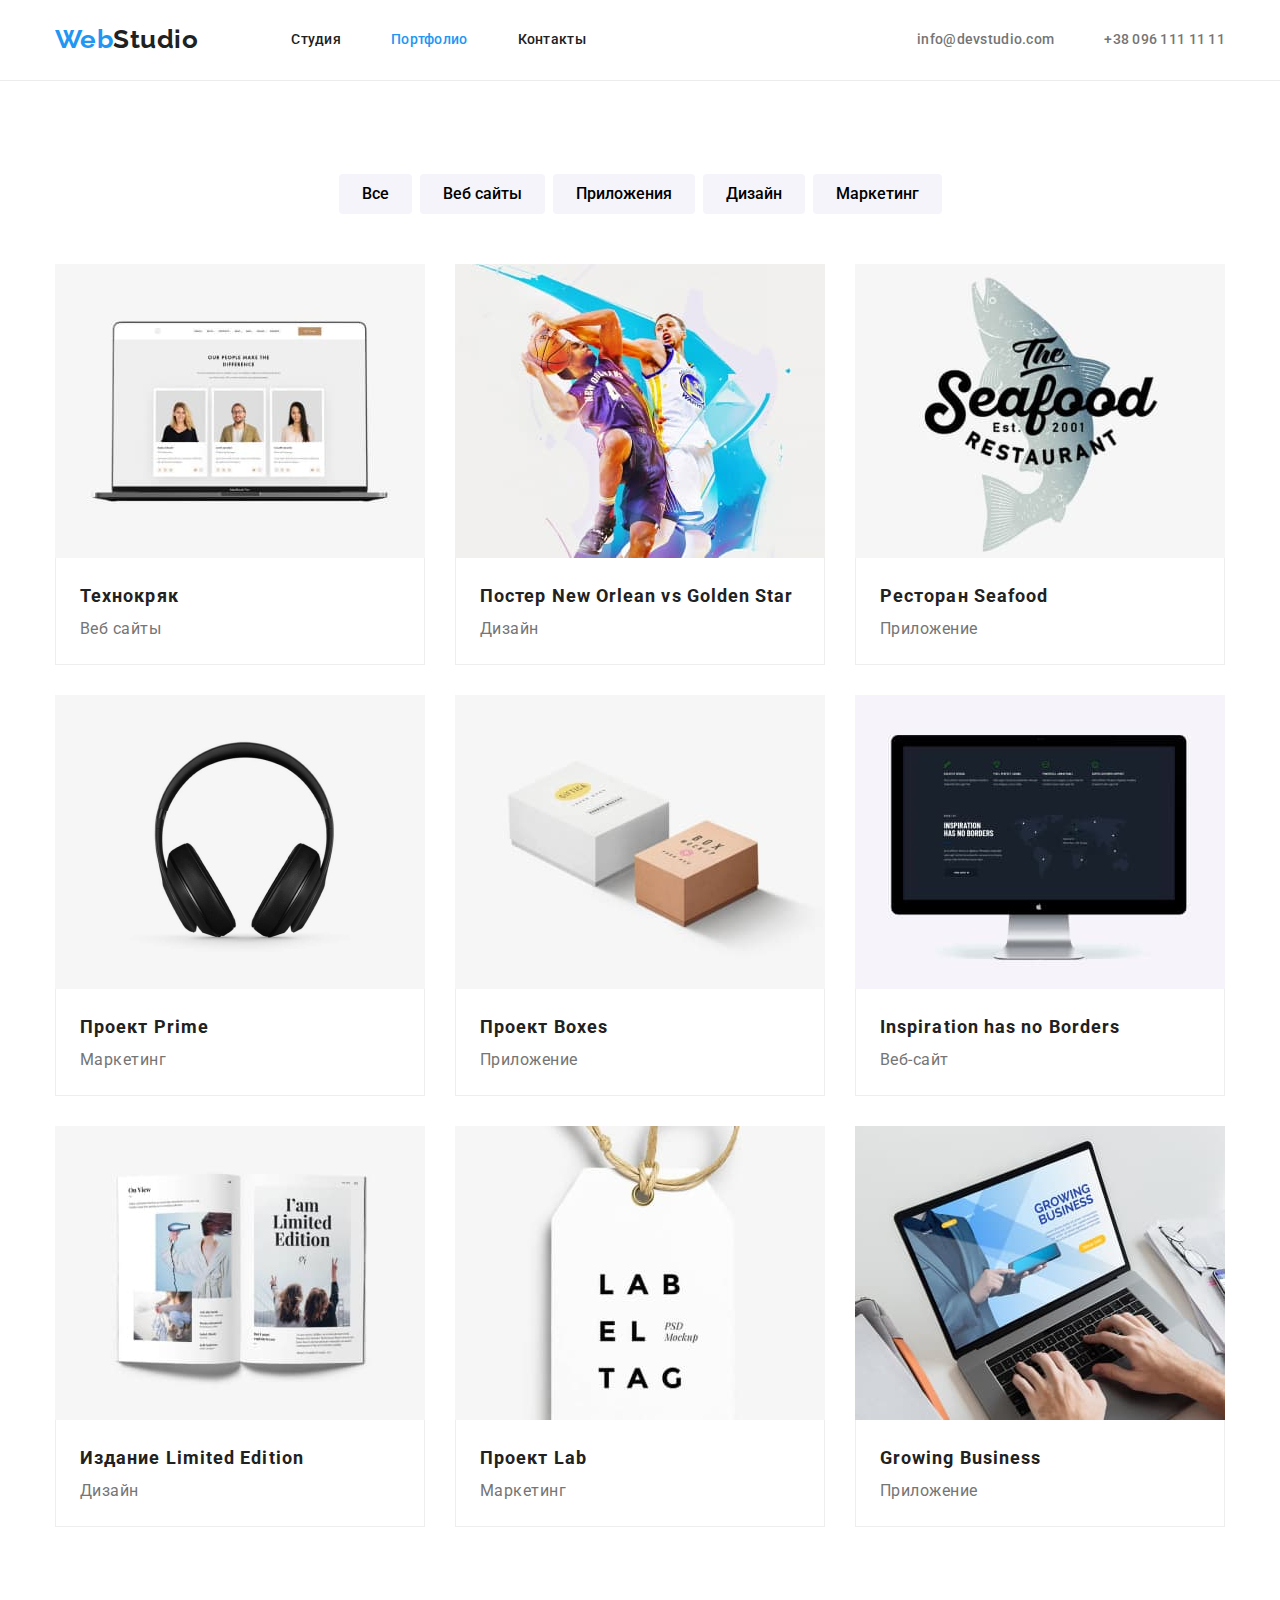
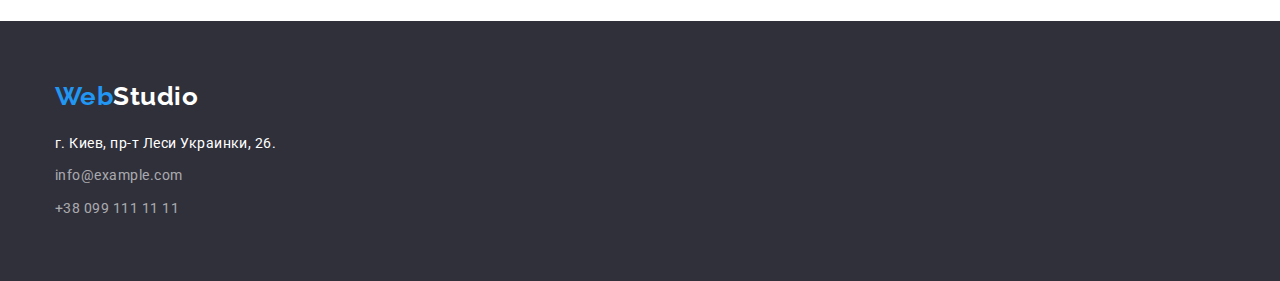
==== portfolio.html @ ace72348 "Adding background img with overlay" ====
<!DOCTYPE html>
<html lang="ru">
<head>
    <meta charset="UTF-8">
    <meta http-equiv="X-UA-Compatible" content="IE=edge">
    <meta name="viewport" content="width=device-width, initial-scale=1.0">
    <title>Web Studio
    </title>
    <link rel="preconnect" href="https://fonts.googleapis.com">
    <link rel="preconnect" href="https://fonts.gstatic.com" crossorigin>
    <link href="https://fonts.googleapis.com/css2?family=Raleway:wght@700&family=Roboto:wght@400;500;700;900&display=swap"
        rel="stylesheet">
    <link rel="stylesheet" href="https://cdnjs.cloudflare.com/ajax/libs/modern-normalize/1.0.0/modern-normalize.min.css" />
    <link rel="stylesheet" href="./css/styles.css" />
</head>
    <!-- Шапка страницы -->
<body>
    <header class="lists links header">
        <!-- Навигация на другие страницы -->
        <div class="container flex">
            <nav class="main-nav">
                <a class="webstudio-logo" href="./index.html" lang="en">
                    <span class="accent-color">Web</span>Studio
                </a>
                <ul class="header-list">
                    <li class="list-item">
                        <a class="list-link" href="./index.html">Студия
                        </a>
                    </li>
                    <li class="list-item">
                        <a class="list-link current" href="./portfolio.html">Портфолио
                        </a>
                    </li>
                    <li class="list-item">
                        <a class="list-link" href="#">Контакты
                        </a>
                    </li>
                </ul>
            </nav>
            <!-- Связь с нами -->
    
            <ul class="connect-us">
                <li class="connect-item">
                    <a class="connect-link list-link" href="maito:info@devstudio.com" lang="en">info@devstudio.com
                    </a>
                </li>
                <li class="connect-item">
                    <a class="connect-link list-link" href="tel:+380961111111">+38 096 111 11 11
                    </a>
                </li>
            </ul>
        </div>
    </header>
    <!-- Навигация по проектам -->
 <main class="links lists">
    <section class="portfolio">
        <div class="container">
        <h1 class="visually-hidden">Наше портфолио
        </h1>
    <ul class="portfolio-buttons">
        <li class="portfolio-btn"><button type="button" class="button">Все</button></li>
        <li class="portfolio-btn"><button type="button" class="button">Веб сайты</button></li>
        <li class="portfolio-btn"><button type="button" class="button">Приложения</button></li>
        <li class="portfolio-btn"><button type="button" class="button">Дизайн</button></li>
        <li class="portfolio-btn"><button type="button" class="button">Маркетинг</button></li>
    </ul>
        </div>
    <!-- Выполненные проекты     -->
    <div class="container">
    <ul class="projects">
        <li class="project-item">
            <img src="./images/technokryak.jpg" 
            alt="технокряк" width="370"/>
            <div class="portfolio-title">
            <h2 class="portfolio-heading">Технокряк</h2>
            <p class="portfolio-description">Веб сайты</p>
            </div>        
        </li>
        <li class="project-item">
            <img src="./images/poster.jpg" 
            alt="постер" width="370"/>
            <div class="portfolio-title">
            <h2 class="portfolio-heading">Постер<span lang="en"> New Orlean vs Golden Star</span></h2>
            <p class="portfolio-description">Дизайн</p>
            </div>
        </li>
        <li class="project-item"> 
            <img src="./images/restaurant.jpg" 
            alt="ресторан" width="370"/>
            <div class="portfolio-title">
            <h2 class="portfolio-heading">Ресторан<span lang="en"> Seafood</span></h2>
            <p class="portfolio-description">Приложение</p>
            </div>
        </li>
        <li class="project-item">
            <img src="./images/prime.jpg" 
            alt="наушники" width="370"/>
            <div class="portfolio-title">
            <h2 class="portfolio-heading">Проект<span lang="en"> Prime</span></h2>
            <p class="portfolio-description">Маркетинг</p>
            </div>
        <li class="project-item">
            <img src="./images/boxes.jpg" 
            alt="коробки" width="370"/>
            <div class="portfolio-title">
            <h2 class="portfolio-heading">Проект<span lang="en"> Boxes</span></h2>
            <p class="portfolio-description">Приложение</p>
            </div>
        </li>
        <li class="project-item">
            <img src="./images/inspiration.jpg" 
            alt="монитор" width="370"/>
            <div class="portfolio-title">
            <h2 lang="en" class="portfolio-heading" lang="en">Inspiration has no Borders</h2>
            <p class="portfolio-description">Веб-сайт</p>
            </div>
        </li>
        <li class="project-item">
            <img src="./images/limited-edition.jpg" 
            alt="открытая книга" width="370"/>
            <div class="portfolio-title">
            <h2 class="portfolio-heading">Издание<span lang="en"> Limited Edition</span></h2>
            <p class="portfolio-description">Дизайн</p>
            </div>
        </li>
        <li class="project-item">
            <img src="./images/lab.jpg" 
            alt="бирка" width="370"/>
            <div class="portfolio-title">
            <h2 class="portfolio-heading">Проект <span lang="en"> Lab</span></h2>
            <p class="portfolio-description">Маркетинг</p>
            </div>
        </li>
        <li class="project-item">
            <img src="./images/growing-business.jpg" 
            alt="работа за ноутбуком" width="370"/>
            <div class="portfolio-title">
            <h2 lang="en" class="portfolio-heading" lang="en">Growing Business</h2>
            <p class="portfolio-description">Приложение</p>
            </div>
        </li>
    </ul>
    </div>
    </section>
 </main>
    <!-- Подвал -->
<footer class="footer lists links">
    <div class="footer-contacts container">
    <a class="footer-logo" href="./index.html" lang="en">
    <span class="accent-color">Web</span><span class="logo-alt">Studio</span>
    </a>
    <address class="address">
        <p class="location">
            г. Киев, пр-т Леси Украинки, 26.
        </p>
        <a class="contact-list" href="mailto:info@example.com" lang="en">info@example.com
        </a>
        <div class="break-in">
        <a class="contact-list" href="tel:+380991111111">+38 099 111 11 11
        </a>
        </div>
    </address>
    </div>
</footer>
</body>
</html>
---- css/styles.css ----
/* Глобальные стили */

:root {
  --alt-text-color: #757575;
  --dominant-color: #212121;
  --accent-hover-color: #2196f3;
  --secondary-color: #ffffff;
  --main-background-color: #2f303a;
  --third-text-color: rgba(255, 255, 255, 0.6);
  --shadow: rgba(0, 0, 0, 0.15);
  --second-shadow: rgba(0, 0, 0, 0.25);
  --second-background-color: #f5f4fa;
  --item-border-color: #eeeeee;
  --header-border-color: #ececec;
  --gradient: rgba(47, 48, 58, 0.4);
}

body {
  margin: 0;
  font-family: Roboto, sans-serif;
  color: #212121;
  letter-spacing: 0.03em;
}
.lists ul {
  list-style-type: none;
}
.links a {
  text-decoration: none;
}
h1,
h2,
h3,
h4,
h6,
p {
  margin: 0;
}

ul {
  margin: 0;
  padding: 0;
}

img {
  display: block;
}

address {
  font-style: normal;
}

.visually-hidden {
  position: absolute;
  white-space: nowrap;
  width: 1px;
  height: 1px;
  overflow: hidden;
  border: 0;
  padding: 0;
  clip: rect(0 0 0 0);
  clip-path: inset(50%);
  margin: -1px;
}

.container {
  box-sizing: border-box;
  width: 1200px;
  margin: 0 auto;
  padding-left: 15px;
  padding-right: 15px;
}

.flex {
  display: flex;
}

/* Логотип */

.webstudio-logo {
  display: block;
  padding-top: 24px;
  padding-bottom: 25px;
  font-family: Raleway;
  font-weight: 700;
  font-size: 26px;
  line-height: 1.19;
  color: var(--dominant-color);
}

/* Стили навигации и баннера */

.header {
  outline: 1px solid var(--header-border-color);
}

.main-nav {
  display: flex;
  align-items: center;
}

.header-list {
  display: flex;
  font-weight: 500;
  font-size: 14px;
  line-height: 1.14;
  letter-spacing: 0.02em;
  color: var(--dominant-color);
}

.list-item {
  display: block;
  margin-left: 50px;
}

.list-item:first-child {
  margin-left: 93px;
}

.list-link {
  padding: 32px 0;
  font-weight: 500;
  font-size: 14px;
  line-height: 1.14;
  letter-spacing: 0.02em;
  color: var(--dominant-color);
}

.connect-us {
  margin-left: auto;
  display: flex;
  align-items: center;
}

.connect-item {
  display: block;
}

.connect-item:first-child {
  margin-right: 50px;
}

.connect-link {
  display: block;
  padding: 32px 0;
  color: var(--alt-text-color);
}

.hero {
  padding: 200px 0;
  text-align: center;
  background-color: var(--main-background-color);
}

.overlay {
  height: 600px;
  max-width: 1600px;
  margin-left: auto;
  margin-right: auto;
  background-image: linear-gradient(to right, var(--gradient), var(--gradient)),
    url('../images/hero-background.jpg');
  box-shadow: 0px 4px 4px var(--second-shadow);
  background-size: cover;
  background-repeat: no-repeat;
  background-position: center;
  border: 1px solid #000000;
}

.header-list .list-link.current {
  color: var(--accent-hover-color);
}

.hero-heading {
  max-width: 696px;
  margin: 0 auto;
  font-weight: 900;
  font-size: 44px;
  line-height: 1.36;
  letter-spacing: 0.06em;
  text-transform: uppercase;
  text-align: center;
  color: var(--secondary-color);
}

.hero-button {
  display: inline-block;
  min-width: 200px;
  box-shadow: 0px 4px 4px var(--shadow);
  border-radius: 4px;
  border: transparent;
  padding: 10px 32px;
  margin-top: 30px;
  cursor: pointer;
  font-size: 16px;
  font-weight: 700;
  font-family: inherit;
  text-align: center;
  line-height: 1.87;
  letter-spacing: 0.06em;
  background-color: var(--accent-hover-color);
  color: var(--secondary-color);
}

/* Стили особенностей */

.specials {
  padding-top: 94px;
}

.specials-list {
  display: flex;
}

.specials-item {
  display: inline-block;
  margin-right: 30px;
  width: 270px;
}

.specials-item:last-child {
  margin-right: 0;
}

.specials-heading {
  padding-bottom: 10px;
  font-weight: 700;
  font-size: 14px;
  line-height: 1.14;
  text-transform: uppercase;
}

.specials-description {
  font-size: 14px;
  line-height: 1.71;
  color: var(--alt-text-color);
}

/* Стили комманды */

.activity {
  padding-top: 94px;
}

.activity-heading {
  margin-bottom: 50px;
  text-align: center;
  font-weight: 700;
  font-size: 36px;
  line-height: 1.16;
}

.work-gallery {
  display: flex;
  padding-bottom: 94px;
}

.gallery-img {
  margin-right: 30px;
}
.gallery-img:last-child {
  margin-right: 0;
}

.activity-list {
  padding: 94px 0;
  background-color: var(--second-background-color);
}

.our-team {
  padding-bottom: 50px;
  text-align: center;
  font-weight: 700;
  font-size: 36px;
  line-height: 1.16;
}

.team {
  display: flex;
  background-color: var(--second-background-color);
}

.team-list {
  margin-right: 30px;
  box-shadow: 0px 1px 3px rgba(0, 0, 0, 0.12), 0px 1px 1px rgba(0, 0, 0, 0.14),
    0px 2px 1px rgba(0, 0, 0, 0.2);
  border-radius: 0px 0px 4px 4px;
  min-width: 270px;
  text-align: center;
  background-color: var(--secondary-color);
}

.team-list:last-child {
  margin-right: 0;
}

.specialist {
  font-weight: 500;
  font-size: 16px;
  line-height: 1.18;
}

.position-title {
  padding-top: 30px;
  padding-bottom: 30px;
}

.position {
  margin-top: 10px;
  color: var(--alt-text-color);
}

/* Цвет при наведении, фокусе и цвет акцента */

.list-link:hover,
.list-link:focus,
.contact-list:hover,
.contact-list:focus,
.accent-color {
  color: var(--accent-hover-color);
}

.button:hover,
.button:focus {
  color: var(--secondary-color);
  background-color: var(--accent-hover-color);
  box-shadow: 0px 3px 1px rgba(0, 0, 0, 0.1), 0px 1px 2px rgba(0, 0, 0, 0.08),
    0px 2px 2px rgba(0, 0, 0, 0.12);
}

/* Стили кнопок */

.button {
  display: block;
  border-radius: 4px;
  border: 1px solid transparent;
  padding: 6px 22px;
  cursor: pointer;
  font-weight: 500;
  font-size: 16px;
  font-family: inherit;
  text-align: center;
  line-height: 1.62;
  background-color: var(--second-background-color);
}

/* Стили контактов */

.footer {
  padding-top: 60px;
  padding-bottom: 60px;
  background: var(--main-background-color);
}

.logo-alt {
  color: var(--secondary-color);
}

.footer-logo {
  display: inline-block;
  font-family: Raleway;
  font-weight: 700;
  font-size: 26px;
  line-height: 1.19;
}

.address {
  font-size: 14px;
  line-height: 1.71;
  color: var(--secondary-color);
}

.location {
  margin-top: 20px;
  margin-bottom: 9px;
}

.contact-list {
  color: var(--third-text-color);
}

/* Стили портфолио */

.portfolio {
  padding: 94px 0;
}

.portfolio-buttons {
  display: flex;
  justify-content: center;
  margin-bottom: 50px;
}

.portfolio-btn:not(:last-child) {
  margin-right: 8px;
}

.projects {
  display: flex;
  flex-wrap: wrap;
}

.project-item {
  margin-bottom: 30px;
  margin-right: 30px;
  width: 370px;
}

.project-item:nth-child(3n + 3) {
  margin-right: 0;
}

.project-item:nth-last-child(-n + 3) {
  margin-bottom: 0;
}

.portfolio-title {
  padding: 20px 24px;
  border-left: 1px solid var(--item-border-color);
  border-bottom: 1px solid var(--item-border-color);
  border-right: 1px solid var(--item-border-color);
}

.portfolio-heading {
  font-weight: 700;
  font-size: 18px;
  line-height: 2;
  letter-spacing: 0.06em;
}

.portfolio-description {
  font-size: 16px;
  line-height: 1.87;
  color: var(--alt-text-color);
}

.break-in {
  margin-top: 9px;
}
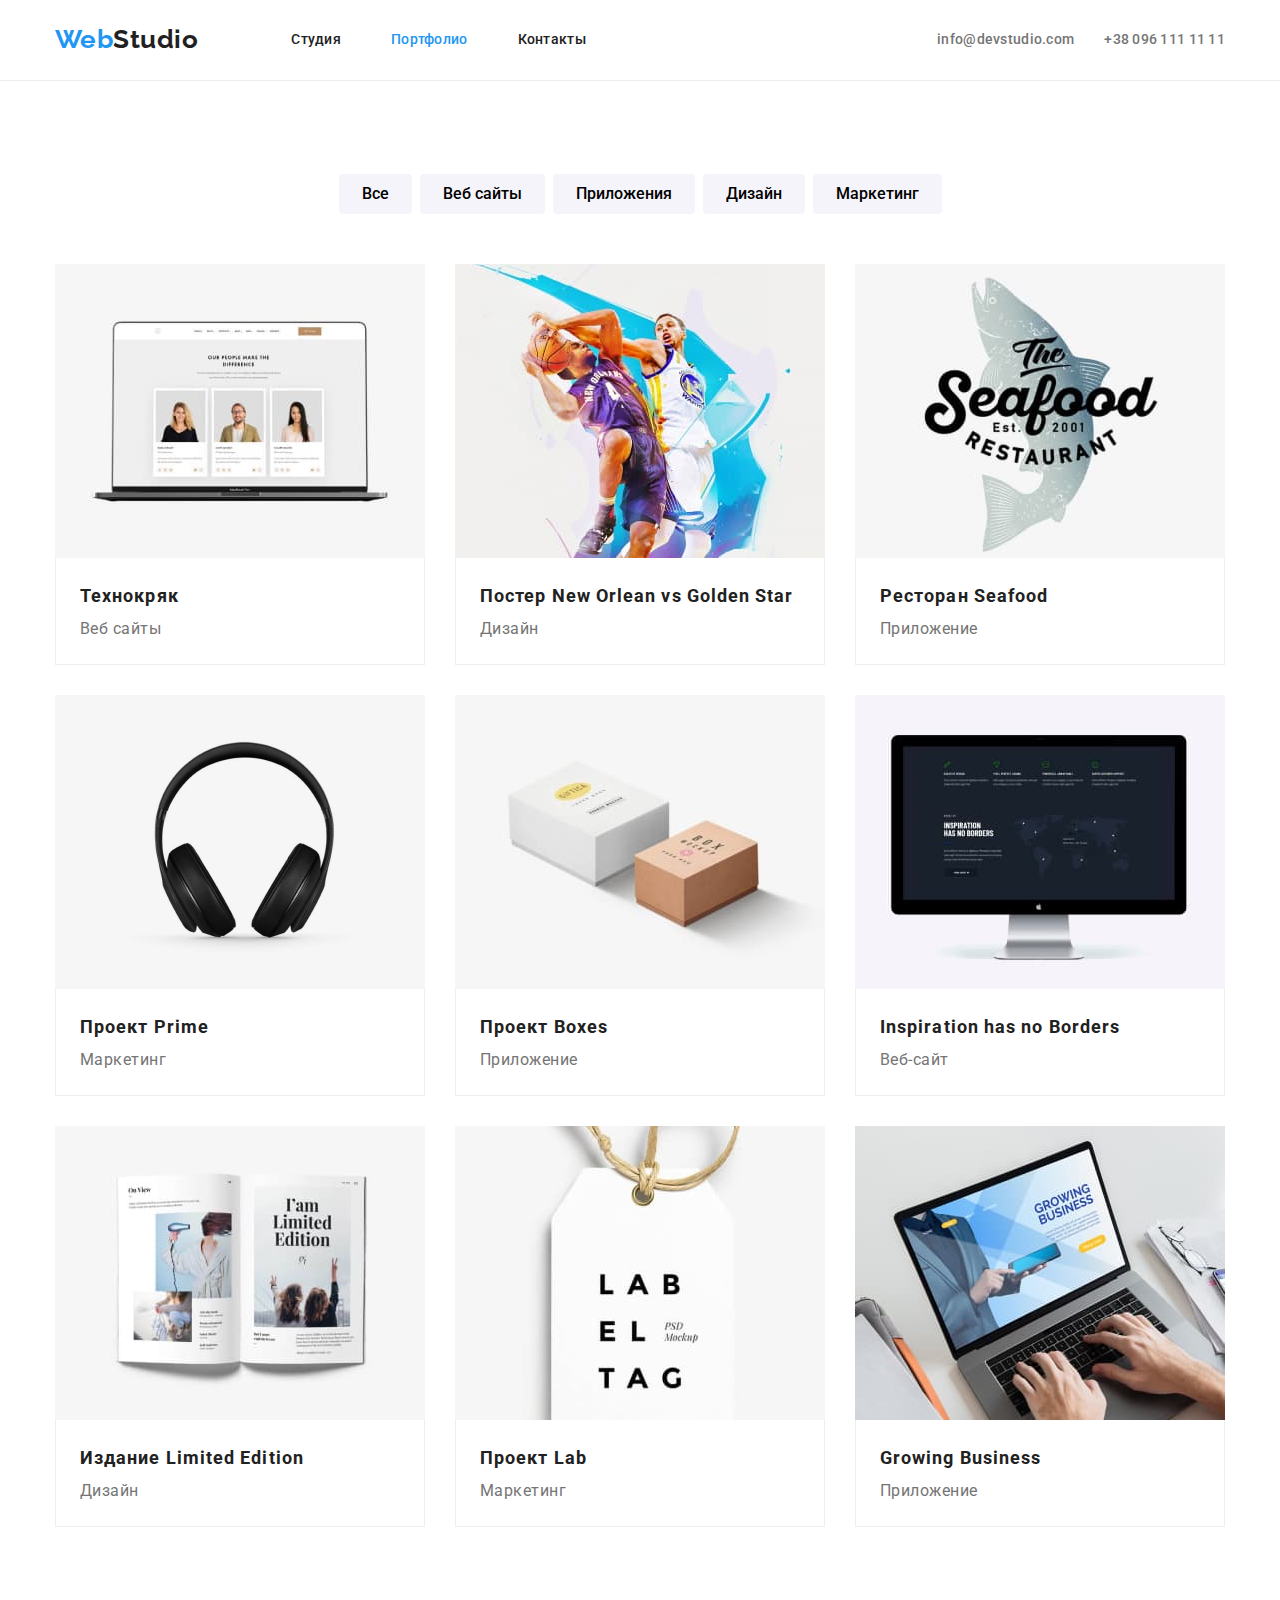
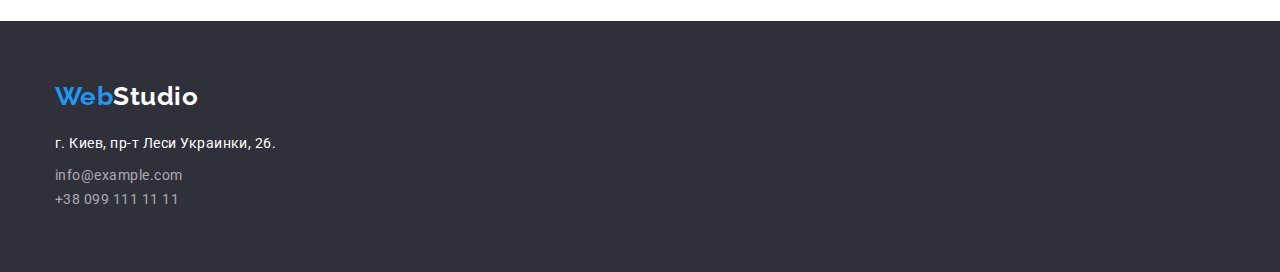
==== commit b480eac2: "header icons with hover" ====
--- a/portfolio.html
+++ b/portfolio.html
@@ -155,7 +155,7 @@
         </p>
         <a class="contact-list" href="mailto:info@example.com" lang="en">info@example.com
         </a>
-        <div class="break-in">
+        <div class="beak-in">
         <a class="contact-list" href="tel:+380991111111">+38 099 111 11 11
         </a>
         </div>
--- a/css/styles.css
+++ b/css/styles.css
@@ -15,6 +15,12 @@
   --gradient: rgba(47, 48, 58, 0.4);
 }
 
+*,
+*::before,
+*::after {
+  box-sizing: border-box;
+}
+
 body {
   margin: 0;
   font-family: Roboto, sans-serif;
@@ -63,7 +69,6 @@
 }
 
 .container {
-  box-sizing: border-box;
   width: 1200px;
   margin: 0 auto;
   padding-left: 15px;
@@ -131,12 +136,20 @@
   align-items: center;
 }
 
+.header-icons {
+  display: inline-block;
+  width: 16px;
+  height: 12px;
+  margin-right: 10px;
+  fill: currentColor;
+}
+
 .connect-item {
   display: block;
 }
 
 .connect-item:first-child {
-  margin-right: 50px;
+  margin-right: 30px;
 }
 
 .connect-link {
@@ -152,7 +165,6 @@
 }
 
 .overlay {
-  height: 600px;
   max-width: 1600px;
   margin-left: auto;
   margin-right: auto;
@@ -310,12 +322,17 @@
 
 /* Цвет при наведении, фокусе и цвет акцента */
 
+/* .header-icons:hover {
+  fill: var(--accent-hover-color);
+} */
+
 .list-link:hover,
 .list-link:focus,
 .contact-list:hover,
 .contact-list:focus,
 .accent-color {
   color: var(--accent-hover-color);
+  fill: var(--accent-hover-color);
 }
 
 .button:hover,
@@ -412,6 +429,13 @@
   margin-bottom: 0;
 }
 
+.project-item:hover,
+.project-item:focus {
+  box-shadow: 0px 1px 1px rgba(0, 0, 0, 0.12), 0px 4px 4px rgba(0, 0, 0, 0.06),
+    1px 4px 6px rgba(0, 0, 0, 0.16);
+  cursor: pointer;
+}
+
 .portfolio-title {
   padding: 20px 24px;
   border-left: 1px solid var(--item-border-color);
@@ -434,4 +458,5 @@
 
 .break-in {
   margin-top: 9px;
-}
+  max-width: 231px;
+}
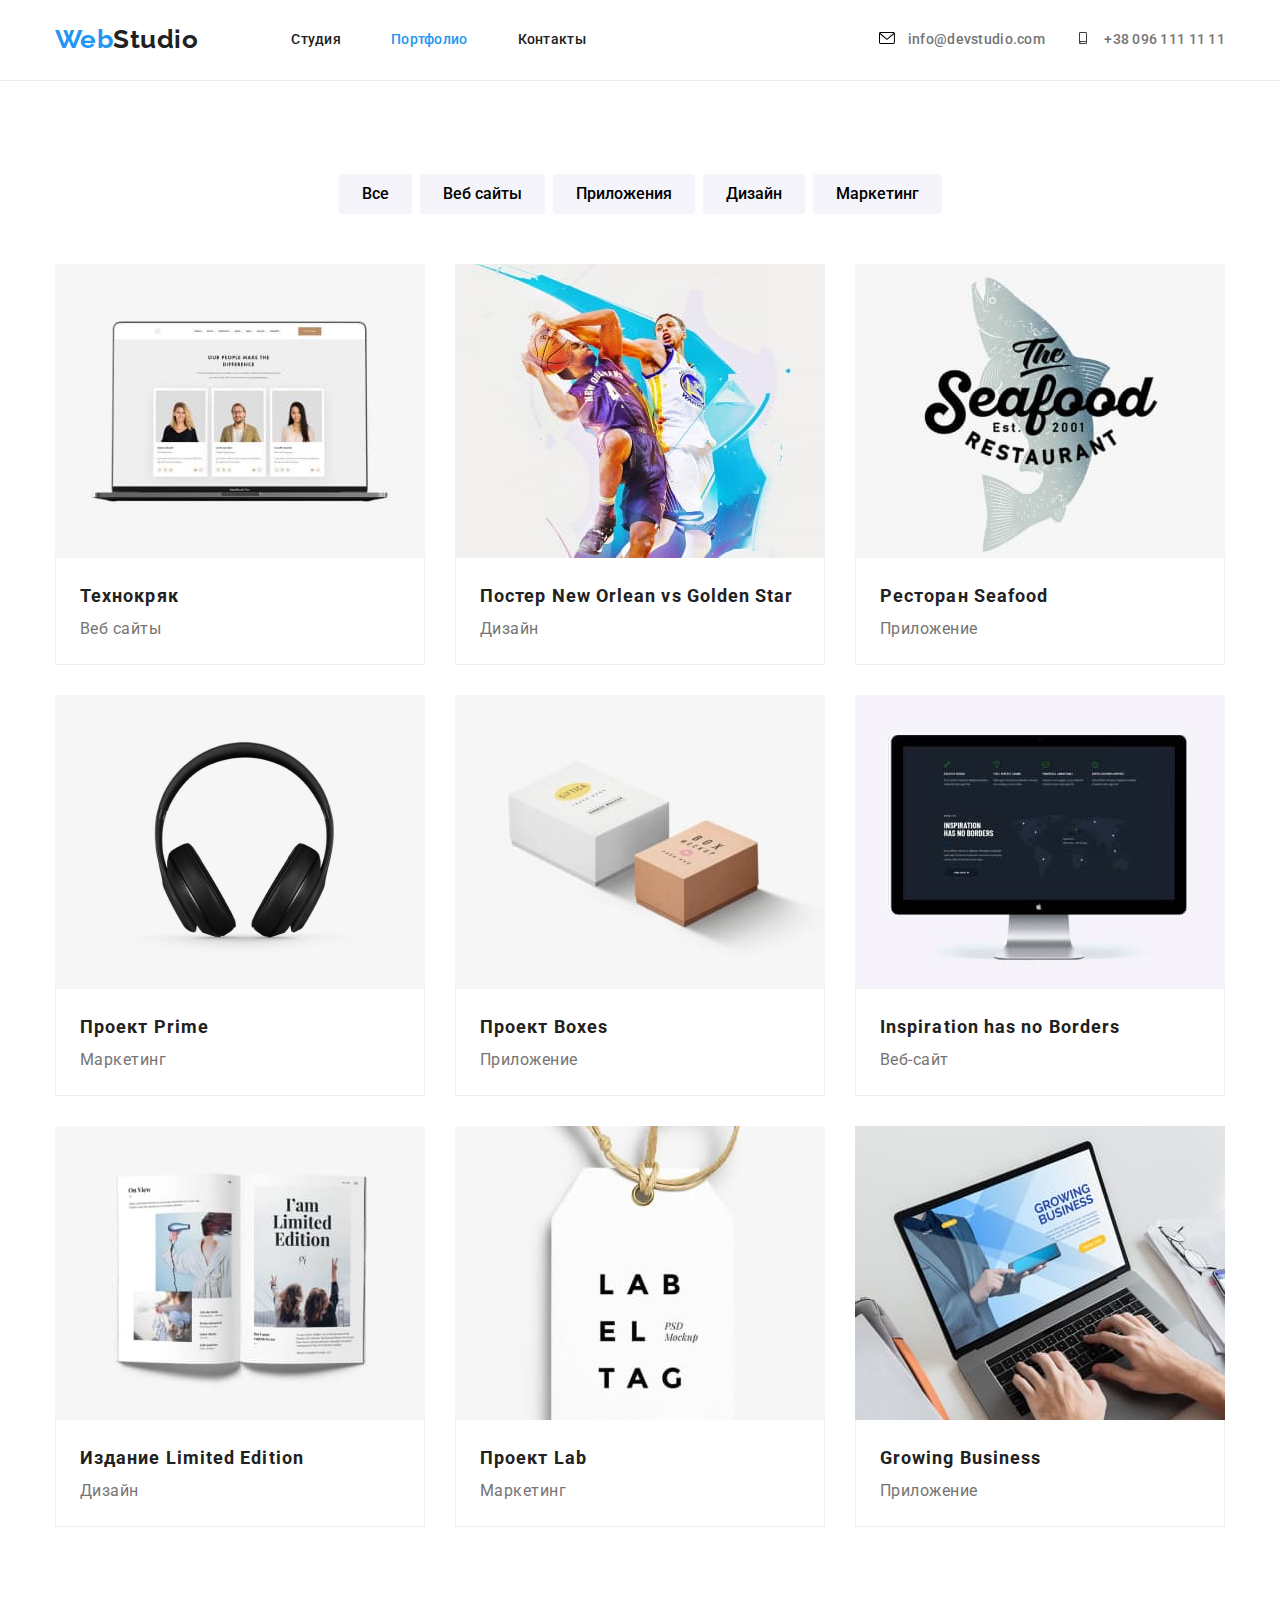
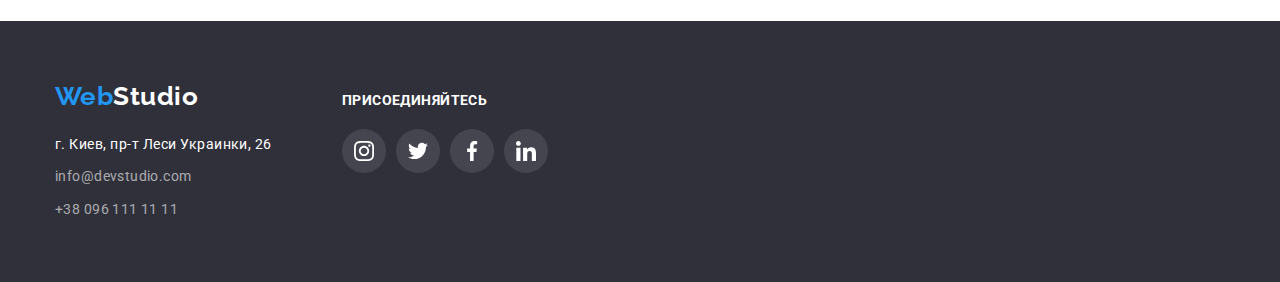
==== commit be50d825: "Placing icons on studio and portfolio pages" ====
--- a/portfolio.html
+++ b/portfolio.html
@@ -38,18 +38,25 @@
                 </ul>
             </nav>
             <!-- Связь с нами -->
-    
-            <ul class="connect-us">
-                <li class="connect-item">
-                    <a class="connect-link list-link" href="maito:info@devstudio.com" lang="en">info@devstudio.com
-                    </a>
-                </li>
-                <li class="connect-item">
-                    <a class="connect-link list-link" href="tel:+380961111111">+38 096 111 11 11
-                    </a>
-                </li>
-            </ul>
-        </div>
+    <ul class="connect-us">
+        <li class="connect-item">
+            <a class="connect-link list-link" href="maito:info@devstudio.com" lang="en">
+                <svg class="header-icons">
+                    <use href="./images/symbol-defs.svg#icon-envelope"></use>
+                </svg>
+                info@devstudio.com
+            </a>
+        </li>
+        <li class="connect-item">
+            <a class="connect-link list-link" href="tel:+380961111111">
+                <svg class="header-icons">
+                    <use href="./images/symbol-defs.svg#icon-smartphone"></use>
+                </svg>
+                +38 096 111 11 11
+            </a>
+        </li>
+    </ul>
+    </div>
     </header>
     <!-- Навигация по проектам -->
  <main class="links lists">
@@ -145,22 +152,64 @@
  </main>
     <!-- Подвал -->
 <footer class="footer lists links">
-    <div class="footer-contacts container">
-    <a class="footer-logo" href="./index.html" lang="en">
-    <span class="accent-color">Web</span><span class="logo-alt">Studio</span>
-    </a>
-    <address class="address">
-        <p class="location">
-            г. Киев, пр-т Леси Украинки, 26.
-        </p>
-        <a class="contact-list" href="mailto:info@example.com" lang="en">info@example.com
-        </a>
-        <div class="beak-in">
-        <a class="contact-list" href="tel:+380991111111">+38 099 111 11 11
-        </a>
+    <div class="container">
+        <div class="footer-contacts footer-container">
+            <address class="address">
+                <a class="footer-logo" href="./index.html" lang="en">
+                    <span class="accent-color">Web</span><span class="logo-alt">Studio</span>
+                </a>
+                <p class="location">
+                    г. Киев, пр-т Леси Украинки, 26
+                </p>
+                <ul class="footer-contact-list list">
+                    <li class="footer-item">
+                        <a class="footer-link" href="mailto:info@devstudio.com">info@devstudio.com</a>
+                    </li>
+                    <li class="footer-item">
+                        <a class="footer-link" href="tel:+380961111111">+38 096 111 11 11</a>
+                    </li>
+                </ul>
+            </address>
+            <div class="footer-social-networks">
+                <p class="social-title">ПРИСОЕДИНЯЙТЕСЬ</p>
+                <ul class="footer-net-list list">
+                    <li class="footer-list-item">
+                        <a class="footer-net-link" href="https://www.instagram.com/" rel="noopener noreferrer"
+                            target="_blank">
+                            <svg class="footer-net-icon">
+                                <use href="./images/symbol-defs.svg#icon-instagram"></use>
+                            </svg>
+                        </a>
+                    </li>
+                    <li class="footer-list-item">
+                        <a class="footer-net-link" href="https://www.twitter.com/" rel="noopener noreferrer"
+                            target="_blank">
+                            <svg class="footer-net-icon">
+                                <use href="./images/symbol-defs.svg#icon-twitter"></use>
+                            </svg>
+                        </a>
+                    </li>
+                    <li class="footer-list-item">
+                        <a class="footer-net-link" href="https://www.facebook.com/" rel="noopener noreferrer"
+                            target="_blank">
+                            <svg class="footer-net-icon">
+                                <use href="./images/symbol-defs.svg#icon-facebook"></use>
+                            </svg>
+                        </a>
+                    </li>
+                    <li class="footer-list-item">
+                        <a class="footer-net-link" href="https://www.linkedin.com/" rel="noopener noreferrer"
+                            target="_blank">
+                            <svg class="footer-net-icon">
+                                <use href="./images/symbol-defs.svg#icon-linkedin"></use>
+                            </svg>
+                        </a>
+                    </li>
+                </ul>
+            </div>
         </div>
-    </address>
     </div>
 </footer>
 </body>
+
 </html>--- a/css/styles.css
+++ b/css/styles.css
@@ -7,12 +7,15 @@
   --secondary-color: #ffffff;
   --main-background-color: #2f303a;
   --third-text-color: rgba(255, 255, 255, 0.6);
+  --fourth-color: rgba(255, 255, 255, 0.1);
+  --overlay: #000000;
   --shadow: rgba(0, 0, 0, 0.15);
   --second-shadow: rgba(0, 0, 0, 0.25);
   --second-background-color: #f5f4fa;
   --item-border-color: #eeeeee;
   --header-border-color: #ececec;
   --gradient: rgba(47, 48, 58, 0.4);
+  --grey-fill-color: #afb1b8;
 }
 
 *,
@@ -141,7 +144,7 @@
   width: 16px;
   height: 12px;
   margin-right: 10px;
-  fill: currentColor;
+  --icom-color: currentColor;
 }
 
 .connect-item {
@@ -174,7 +177,7 @@
   background-size: cover;
   background-repeat: no-repeat;
   background-position: center;
-  border: 1px solid #000000;
+  border: 1px solid var(--overlay);
 }
 
 .header-list .list-link.current {
@@ -218,6 +221,26 @@
   padding-top: 94px;
 }
 
+.specials-icons {
+  display: flex;
+  justify-content: space-between;
+}
+
+.icon-place {
+  display: flex;
+  align-items: center;
+  justify-content: center;
+  margin-bottom: 30px;
+  width: 270px;
+  height: 120px;
+  background-color: var(--second-background-color);
+}
+
+.item-icon {
+  width: 70px;
+  height: 70px;
+}
+
 .specials-list {
   display: flex;
 }
@@ -312,7 +335,6 @@
 
 .position-title {
   padding-top: 30px;
-  padding-bottom: 30px;
 }
 
 .position {
@@ -320,11 +342,82 @@
   color: var(--alt-text-color);
 }
 
+.social-networks {
+  margin-bottom: 30px;
+  margin-left: 32px;
+  margin-right: 32px;
+  margin-top: 10px;
+}
+
+.networks-list {
+  display: flex;
+  justify-content: space-between;
+}
+
+.networks-item {
+  display: flex;
+  width: 44px;
+  height: 44px;
+  border-radius: 50%;
+}
+
+.networks-link {
+  display: flex;
+  align-items: center;
+  justify-content: center;
+  height: 44px;
+  width: 44px;
+  fill: var(--grey-fill-color);
+}
+
+.networks-icon {
+  width: 20px;
+  height: 20px;
+  --icon-color: currentColor;
+}
+
+/* Стили постоянных клиентов */
+
+.costumers {
+  padding: 94px 0;
+}
+
+.regular-costumers {
+  font-weight: 700;
+  font-size: 36px;
+  line-height: 1.1666;
+  text-align: center;
+  letter-spacing: 0.03em;
+  color: var(--title-text-color);
+  margin-bottom: 50px;
+}
+
+.costumers-list {
+  display: flex;
+  justify-content: space-between;
+}
+
+.costumer-item {
+  display: block;
+}
+
+.costumer-link {
+  display: flex;
+  align-items: center;
+  justify-content: center;
+  width: 170px;
+  height: 92px;
+  fill: var(--grey-fill-color);
+  border: 1px solid var(--grey-fill-color);
+  border-radius: 4px;
+}
+
+.costumer-icon {
+  width: 106px;
+  height: 60px;
+}
+
 /* Цвет при наведении, фокусе и цвет акцента */
-
-/* .header-icons:hover {
-  fill: var(--accent-hover-color);
-} */
 
 .list-link:hover,
 .list-link:focus,
@@ -343,6 +436,24 @@
     0px 2px 2px rgba(0, 0, 0, 0.12);
 }
 
+.networks-link:hover,
+.networks-link:focus {
+  background-color: var(--accent-hover-color);
+  border-radius: 50%;
+  fill: var(--secondary-color);
+}
+
+.costumer-link:hover,
+.costumer-link:focus {
+  fill: var(--accent-hover-color);
+  border: 1px solid var(--accent-hover-color);
+}
+
+.footer-link:focus,
+.footer-link:hover {
+  color: var(--accent-hover-color);
+}
+
 /* Стили кнопок */
 
 .button {
@@ -362,9 +473,13 @@
 /* Стили контактов */
 
 .footer {
-  padding-top: 60px;
-  padding-bottom: 60px;
+  padding: 60px 0;
+  display: block;
   background: var(--main-background-color);
+}
+
+.footer-container {
+  display: flex;
 }
 
 .logo-alt {
@@ -385,13 +500,79 @@
   color: var(--secondary-color);
 }
 
+.address > .list {
+  padding-left: 0px;
+}
+
 .location {
   margin-top: 20px;
-  margin-bottom: 9px;
-}
-
-.contact-list {
+}
+
+.footer-contact-list {
   color: var(--third-text-color);
+}
+
+.footer-item {
+  padding-top: 9px;
+}
+
+.footer-link {
+  color: var(--third-text-color);
+  font-size: 14px;
+  line-height: 1.71;
+  letter-spacing: 0.03em;
+}
+
+.footer-net-list {
+  display: flex;
+}
+
+.footer-social-networks {
+  margin-left: 70px;
+  padding-top: 12px;
+}
+
+.social-title {
+  display: flex;
+  text-align: center;
+  margin-bottom: 20px;
+  font-weight: 700;
+  font-size: 14px;
+  line-height: 1.14;
+  letter-spacing: 0.03em;
+  color: var(--secondary-color);
+}
+
+.footer-list-item {
+  display: flex;
+  width: 44px;
+  height: 44px;
+  border-radius: 50%;
+  background-color: var(--fourth-color);
+}
+
+.footer-list-item:nth-child(-n + 3) {
+  margin-right: 10px;
+}
+
+.footer-net-link {
+  display: flex;
+  align-items: center;
+  justify-content: center;
+  border-radius: 50%;
+  width: 44px;
+  height: 44px;
+}
+
+.footer-net-icon {
+  width: 20px;
+  height: 20px;
+  fill: var(--secondary-color);
+}
+
+.footer-net-link:focus,
+.footer-net-link:hover {
+  background-color: var(--accent-hover-color);
 }
 
 /* Стили портфолио */
@@ -455,8 +636,3 @@
   line-height: 1.87;
   color: var(--alt-text-color);
 }
-
-.break-in {
-  margin-top: 9px;
-  max-width: 231px;
-}
